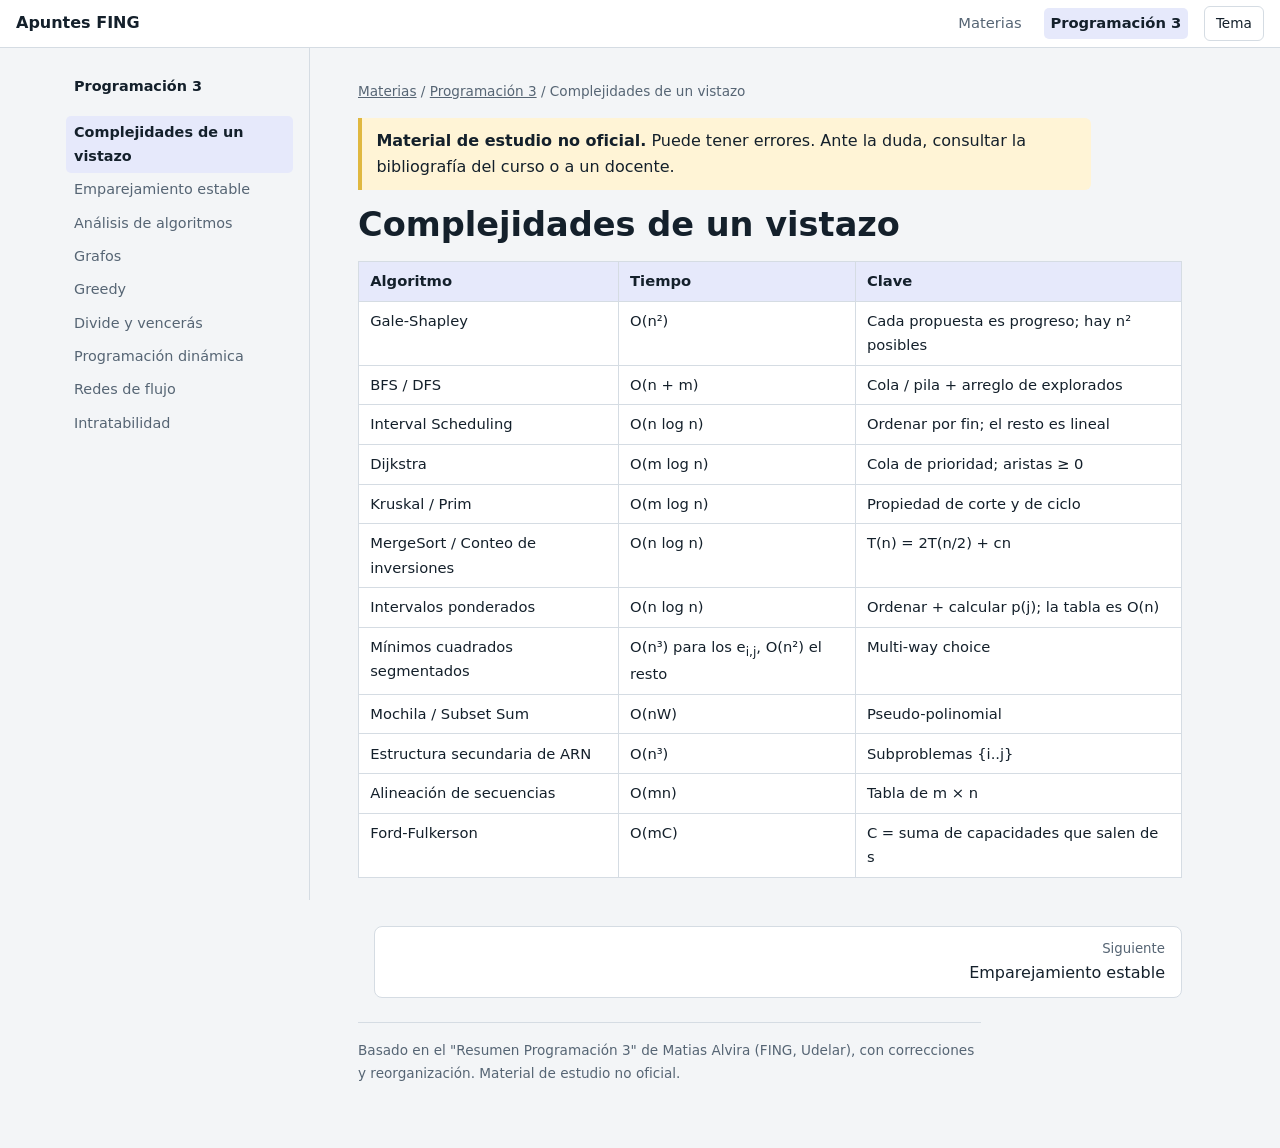
==== prog3/complejidades.html @ 2786cbae "Add files via upload" ====
<!DOCTYPE html>
<html lang="es"><head><meta charset="utf-8"><meta name="viewport" content="width=device-width, initial-scale=1">
<title>Complejidades de un vistazo · Programación 3</title><meta name="description" content="Tabla de cotas de todos los algoritmos del curso.">
<link rel="icon" href="data:image/svg+xml,<svg xmlns=%22http://www.w3.org/2000/svg%22 viewBox=%220 0 100 100%22><text y=%22.9em%22 font-size=%2290%22>📐</text></svg>">
<link rel="stylesheet" href="../assets/style.css"></head><body><header class="top"><a class="brand" href="../index.html">Apuntes FING</a><nav aria-label="Principal"><a href="../index.html">Materias</a><a href="../prog3/inicio-prog3.html" class=cur>Programación 3</a><button id="th" type="button">Tema</button></nav></header><div class="wrap"><nav class="side" aria-label="Temas"><h1><a href="inicio-prog3.html" style="color:inherit;text-decoration:none">Programación 3</a></h1><ul><li><a href="complejidades.html" class=cur>Complejidades de un vistazo</a></li><li><a href="emparejamiento-estable.html">Emparejamiento estable</a></li><li><a href="analisis-de-algoritmos.html">Análisis de algoritmos</a></li><li><a href="grafos.html">Grafos</a></li><li><a href="greedy.html">Greedy</a></li><li><a href="divide-y-venceras.html">Divide y vencerás</a></li><li><a href="programacion-dinamica.html">Programación dinámica</a></li><li><a href="redes-de-flujo.html">Redes de flujo</a></li><li><a href="intratabilidad.html">Intratabilidad</a></li></ul></nav><main><div class="crumb"><a href="../index.html">Materias</a> / <a href="inicio-prog3.html">Programación 3</a> / Complejidades de un vistazo</div><div class="note"><strong>Material de estudio no oficial.</strong> Puede tener errores. Ante la duda, consultar la bibliografía del curso o a un docente.</div><section>
<h1 class="t">Complejidades de un vistazo</h1>
<div class="tw"><table>
<tr><th>Algoritmo</th><th>Tiempo</th><th>Clave</th></tr>
<tr><td>Gale-Shapley</td><td>O(n²)</td><td>Cada propuesta es progreso; hay n² posibles</td></tr>
<tr><td>BFS / DFS</td><td>O(n + m)</td><td>Cola / pila + arreglo de explorados</td></tr>
<tr><td>Interval Scheduling</td><td>O(n log n)</td><td>Ordenar por fin; el resto es lineal</td></tr>
<tr><td>Dijkstra</td><td>O(m log n)</td><td>Cola de prioridad; aristas ≥ 0</td></tr>
<tr><td>Kruskal / Prim</td><td>O(m log n)</td><td>Propiedad de corte y de ciclo</td></tr>
<tr><td>MergeSort / Conteo de inversiones</td><td>O(n log n)</td><td>T(n) = 2T(n/2) + cn</td></tr>
<tr><td>Intervalos ponderados</td><td>O(n log n)</td><td>Ordenar + calcular p(j); la tabla es O(n)</td></tr>
<tr><td>Mínimos cuadrados segmentados</td><td>O(n³) para los e<sub>i,j</sub>, O(n²) el resto</td><td>Multi-way choice</td></tr>
<tr><td>Mochila / Subset Sum</td><td>O(nW)</td><td>Pseudo-polinomial</td></tr>
<tr><td>Estructura secundaria de ARN</td><td>O(n³)</td><td>Subproblemas {i..j}</td></tr>
<tr><td>Alineación de secuencias</td><td>O(mn)</td><td>Tabla de m × n</td></tr>
<tr><td>Ford-Fulkerson</td><td>O(mC)</td><td>C = suma de capacidades que salen de s</td></tr>
</table></div>
</section><div class="pn"><span></span><a class="n" href="emparejamiento-estable.html"><small>Siguiente</small>Emparejamiento estable</a></div><footer>Basado en el "Resumen Programación 3" de Matias Alvira (FING, Udelar), con correcciones y reorganización. Material de estudio no oficial.</footer></main></div><script src="../assets/app.js"></script></body></html>
---- assets/style.css ----
:root{--bg:#f3f5f7;--surf:#fff;--ink:#14202b;--mute:#566574;--line:#d5dce3;--acc:#2f43c4;--accbg:#e6e9fb;--code:#eef1f4;--warn:#fff4d6;--warnl:#e0b840}
@media (prefers-color-scheme:dark){:root:not([data-theme=light]){--bg:#0f161d;--surf:#17212b;--ink:#e4eaf0;--mute:#93a3b3;--line:#2a3846;--acc:#8c9bff;--accbg:#222c55;--code:#0c1218;--warn:#2d2812;--warnl:#8a7424}}
:root[data-theme=dark]{--bg:#0f161d;--surf:#17212b;--ink:#e4eaf0;--mute:#93a3b3;--line:#2a3846;--acc:#8c9bff;--accbg:#222c55;--code:#0c1218;--warn:#2d2812;--warnl:#8a7424}
*{box-sizing:border-box}
html{scroll-behavior:smooth;scroll-padding-top:1rem}
body{margin:0;background:var(--bg);color:var(--ink);font:16px/1.65 "IBM Plex Sans",system-ui,-apple-system,"Segoe UI",sans-serif}
.wrap{display:grid;grid-template-columns:260px minmax(0,1fr);max-width:1180px;margin:0 auto}
nav{position:sticky;top:0;height:100vh;overflow:auto;padding:1.5rem 1rem;border-right:1px solid var(--line)}
nav h1{font-size:1.05rem;margin:0 0 .75rem;line-height:1.3}
nav input{width:100%;padding:.5rem .65rem;border:1px solid var(--line);border-radius:6px;background:var(--surf);color:var(--ink);font:inherit;font-size:.9rem}
nav ul{list-style:none;padding:0;margin:1rem 0}
nav a{display:block;padding:.3rem .5rem;border-radius:5px;color:var(--mute);text-decoration:none;font-size:.9rem}
nav a:hover,nav a:focus-visible{background:var(--accbg);color:var(--ink);outline:none}
button{font:inherit;font-size:.85rem;border:1px solid var(--line);background:var(--surf);color:var(--ink);border-radius:6px;padding:.35rem .7rem;cursor:pointer}
main{padding:2rem clamp(1rem,4vw,3rem) 4rem;min-width:0}
section{margin-bottom:3rem}
h2{font-size:1.7rem;line-height:1.2;margin:0 0 1rem;padding-bottom:.4rem;border-bottom:2px solid var(--acc)}
h3{font-size:1.15rem;margin:1.8rem 0 .5rem}
p,li{max-width:72ch}
ul{padding-left:1.2rem}
code{font-family:"IBM Plex Mono",ui-monospace,Menlo,Consolas,monospace;font-size:.88em;background:var(--code);padding:.1em .35em;border-radius:4px}
pre{background:var(--code);border:1px solid var(--line);border-radius:8px;padding:.9rem 1rem;overflow-x:auto;font:.85rem/1.55 "IBM Plex Mono",ui-monospace,Menlo,Consolas,monospace;margin:.8rem 0}
pre code{background:none;padding:0}
.tw{overflow-x:auto;margin:1rem 0}
table{border-collapse:collapse;width:100%;font-size:.92rem;background:var(--surf)}
th,td{border:1px solid var(--line);padding:.45rem .7rem;text-align:left;vertical-align:top}
th{background:var(--accbg)}
.note{background:var(--warn);border-left:4px solid var(--warnl);padding:.6rem .9rem;border-radius:0 6px 6px 0;margin:1rem 0;max-width:72ch}
.def{background:var(--surf);border:1px solid var(--line);border-left:4px solid var(--acc);padding:.6rem .9rem;border-radius:0 6px 6px 0;margin:1rem 0;max-width:72ch}
footer{color:var(--mute);font-size:.85rem;border-top:1px solid var(--line);padding-top:1rem;max-width:72ch}
.hide{display:none}
@media (max-width:820px){.wrap{display:block}nav{position:static;height:auto;border-right:0;border-bottom:1px solid var(--line)}}
@media (prefers-reduced-motion:reduce){html{scroll-behavior:auto}}

nav .cur{background:var(--accbg);color:var(--ink);font-weight:600}
nav h4{font-size:.8rem;margin:1.2rem 0 .3rem;color:var(--mute);font-weight:600}
nav .sub a{font-size:.82rem;padding:.2rem .5rem .2rem 1rem}
.pn{display:flex;justify-content:space-between;gap:1rem;margin:3rem 0 1.5rem;flex-wrap:wrap}
.pn a{flex:1 1 220px;border:1px solid var(--line);background:var(--surf);border-radius:8px;padding:.7rem 1rem;color:var(--ink);text-decoration:none}
.pn a:hover,.pn a:focus-visible{border-color:var(--acc);outline:none}
.pn small{display:block;color:var(--mute)}
.pn .n{text-align:right}
.cards{list-style:none;padding:0;display:grid;grid-template-columns:repeat(auto-fill,minmax(250px,1fr));gap:.8rem;margin:1.5rem 0}
.cards a{display:block;height:100%;border:1px solid var(--line);background:var(--surf);border-radius:8px;padding:.8rem 1rem;color:var(--ink);text-decoration:none}
.cards a:hover,.cards a:focus-visible{border-color:var(--acc);outline:none}
.cards b{display:block}.cards span{color:var(--mute);font-size:.88rem}
h1.t{font-size:2.1rem;line-height:1.15;margin:0 0 .5rem}

header.top{position:sticky;top:0;z-index:20;height:3rem;display:flex;align-items:center;justify-content:space-between;gap:1rem;padding:0 1rem;background:var(--surf);border-bottom:1px solid var(--line)}
header.top a{color:var(--ink);text-decoration:none}
header.top .brand{font-weight:700}
header.top nav{position:static;height:auto;border:0;padding:0;display:flex;gap:1rem;align-items:center;overflow:visible}
header.top nav a{padding:.2rem .4rem;border-radius:5px;color:var(--mute);font-size:.92rem}
header.top nav a:hover,header.top nav a:focus-visible,header.top nav a.cur{background:var(--accbg);color:var(--ink);outline:none}
nav.side{top:3rem;height:calc(100vh - 3rem)}
.crumb{font-size:.85rem;color:var(--mute);margin-bottom:1rem}.crumb a{color:var(--mute)}
.solo{max-width:960px;margin:0 auto;padding:2rem 1rem 4rem}
html{scroll-padding-top:4rem}
@media (max-width:820px){nav.side{position:static;height:auto}}
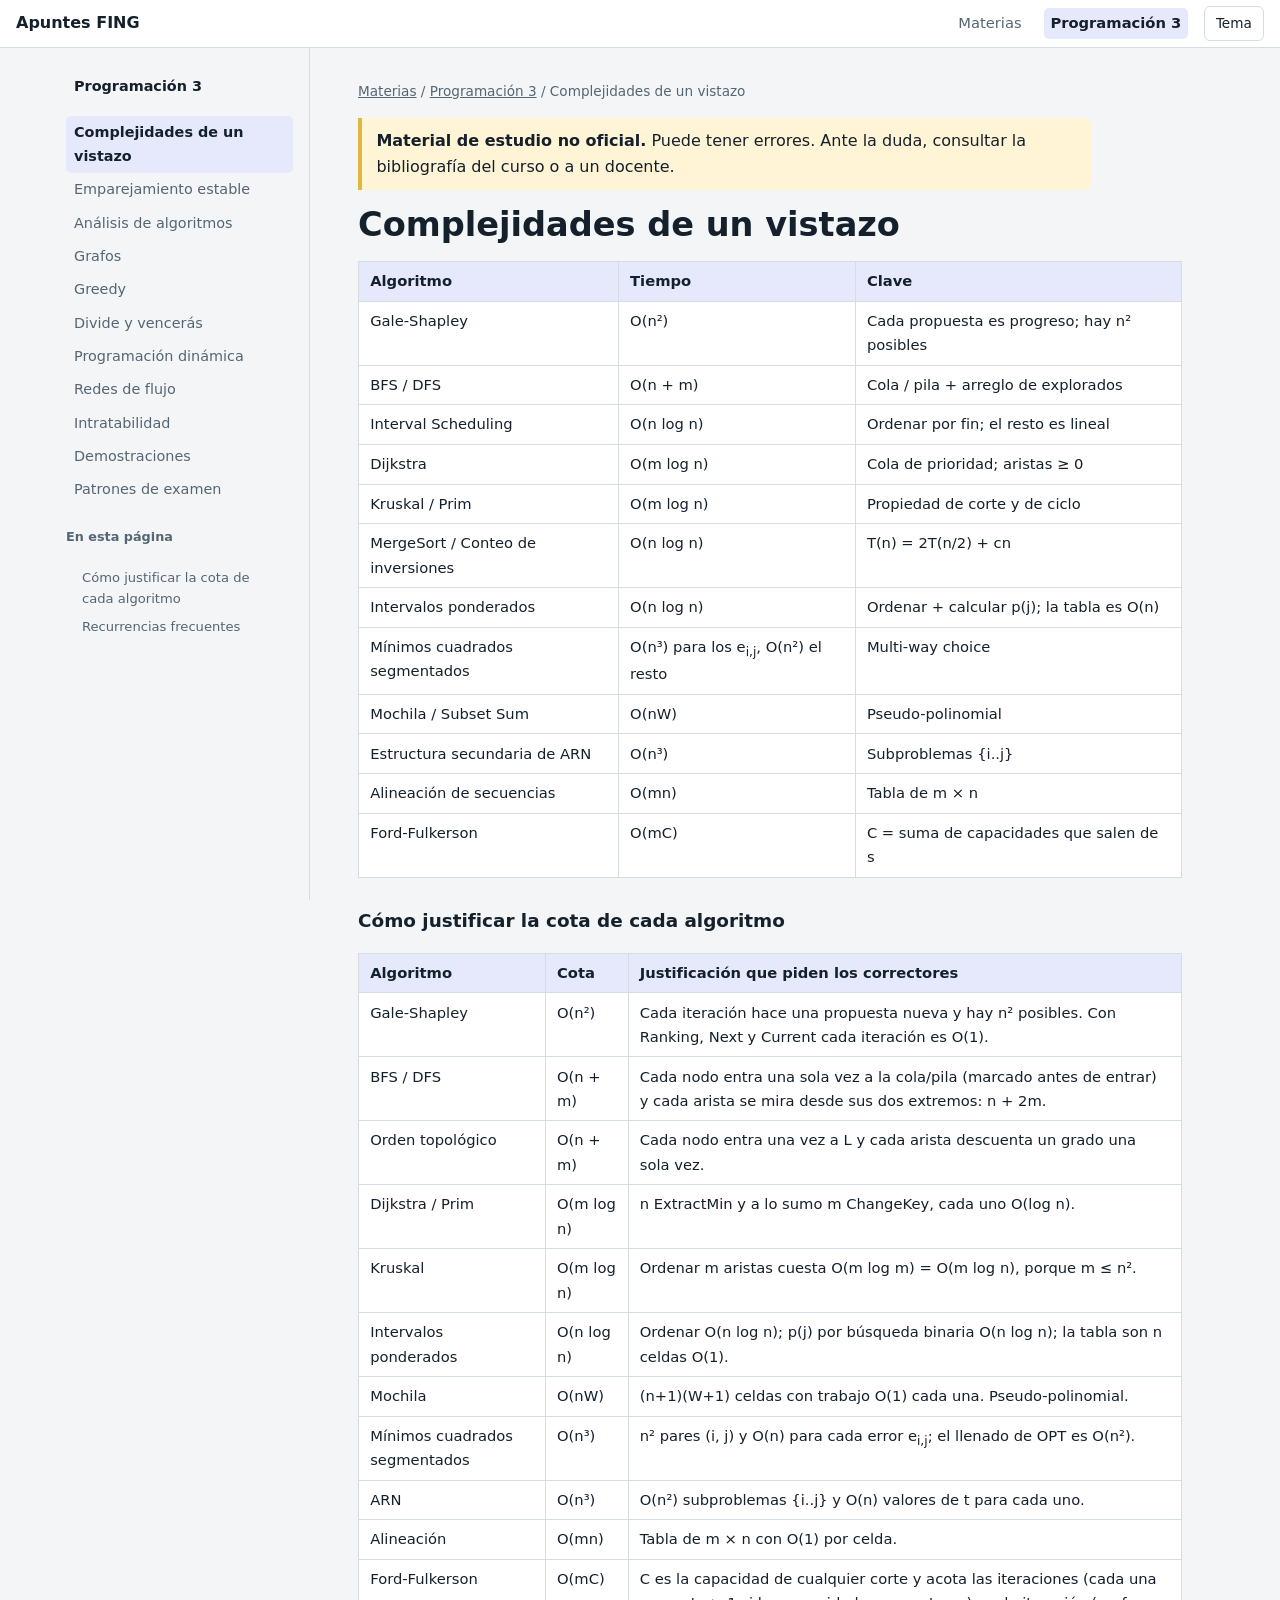
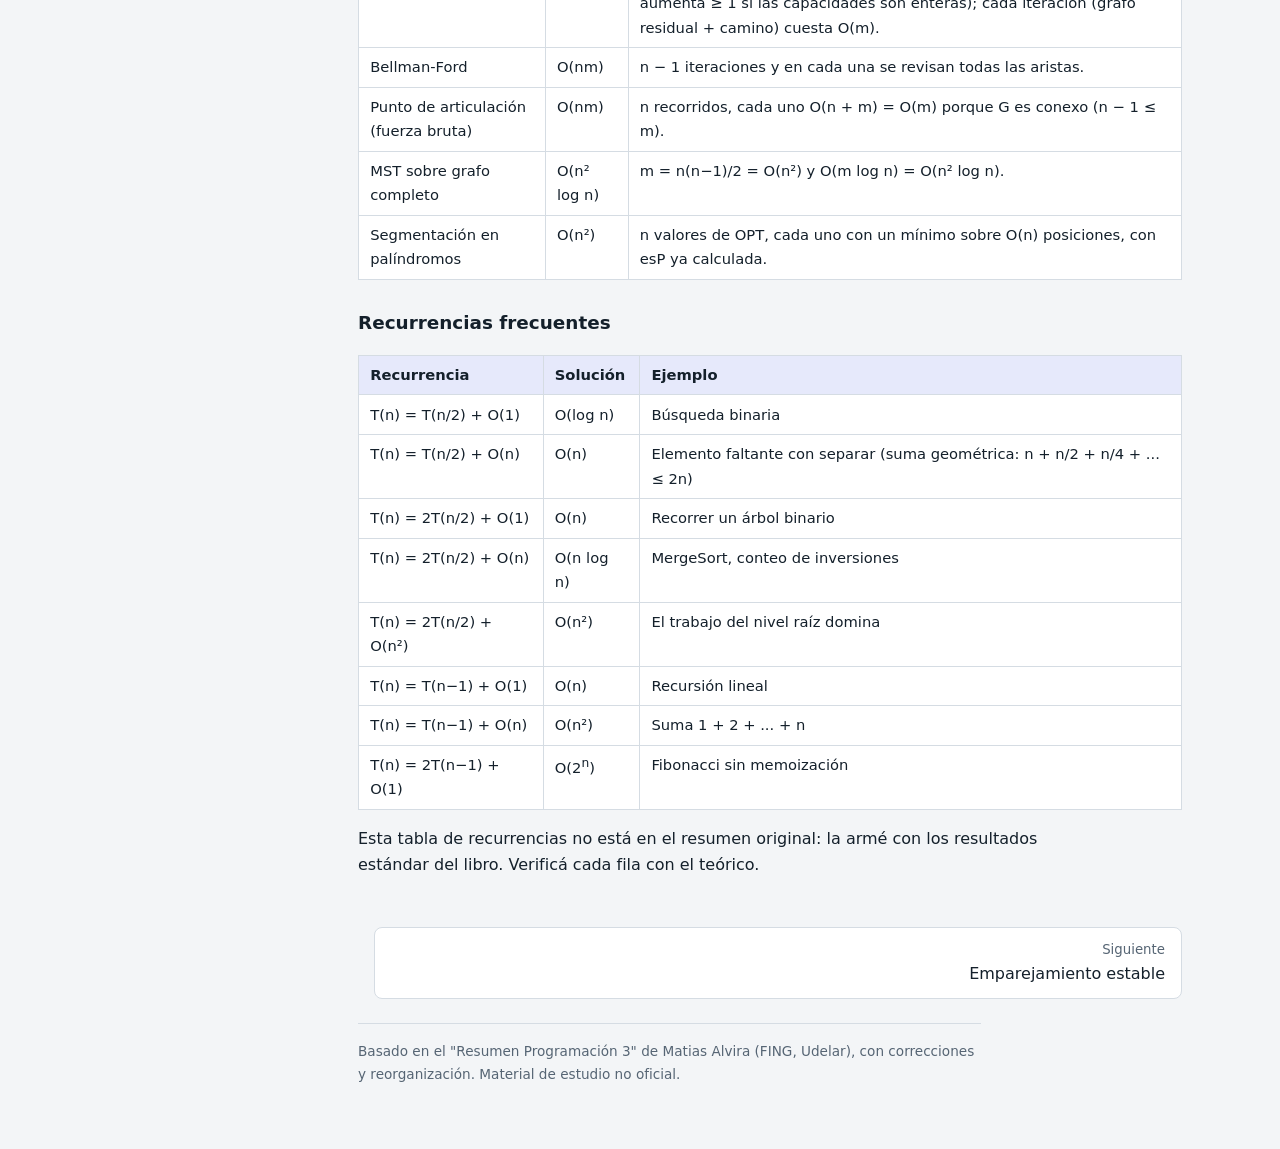
==== commit a0862ac3: "Add files via upload" ====
--- a/prog3/complejidades.html
+++ b/prog3/complejidades.html
@@ -2,7 +2,7 @@
 <html lang="es"><head><meta charset="utf-8"><meta name="viewport" content="width=device-width, initial-scale=1">
 <title>Complejidades de un vistazo · Programación 3</title><meta name="description" content="Tabla de cotas de todos los algoritmos del curso.">
 <link rel="icon" href="data:image/svg+xml,<svg xmlns=%22http://www.w3.org/2000/svg%22 viewBox=%220 0 100 100%22><text y=%22.9em%22 font-size=%2290%22>📐</text></svg>">
-<link rel="stylesheet" href="../assets/style.css"></head><body><header class="top"><a class="brand" href="../index.html">Apuntes FING</a><nav aria-label="Principal"><a href="../index.html">Materias</a><a href="../prog3/inicio-prog3.html" class=cur>Programación 3</a><button id="th" type="button">Tema</button></nav></header><div class="wrap"><nav class="side" aria-label="Temas"><h1><a href="inicio-prog3.html" style="color:inherit;text-decoration:none">Programación 3</a></h1><ul><li><a href="complejidades.html" class=cur>Complejidades de un vistazo</a></li><li><a href="emparejamiento-estable.html">Emparejamiento estable</a></li><li><a href="analisis-de-algoritmos.html">Análisis de algoritmos</a></li><li><a href="grafos.html">Grafos</a></li><li><a href="greedy.html">Greedy</a></li><li><a href="divide-y-venceras.html">Divide y vencerás</a></li><li><a href="programacion-dinamica.html">Programación dinámica</a></li><li><a href="redes-de-flujo.html">Redes de flujo</a></li><li><a href="intratabilidad.html">Intratabilidad</a></li></ul></nav><main><div class="crumb"><a href="../index.html">Materias</a> / <a href="inicio-prog3.html">Programación 3</a> / Complejidades de un vistazo</div><div class="note"><strong>Material de estudio no oficial.</strong> Puede tener errores. Ante la duda, consultar la bibliografía del curso o a un docente.</div><section>
+<link rel="stylesheet" href="../assets/style.css"></head><body><header class="top"><a class="brand" href="../index.html">Apuntes FING</a><nav aria-label="Principal"><a href="../index.html">Materias</a><a href="../prog3/inicio-prog3.html" class=cur>Programación 3</a><button id="th" type="button">Tema</button></nav></header><div class="wrap"><nav class="side" aria-label="Temas"><h1><a href="inicio-prog3.html" style="color:inherit;text-decoration:none">Programación 3</a></h1><ul><li><a href="complejidades.html" class=cur>Complejidades de un vistazo</a></li><li><a href="emparejamiento-estable.html">Emparejamiento estable</a></li><li><a href="analisis-de-algoritmos.html">Análisis de algoritmos</a></li><li><a href="grafos.html">Grafos</a></li><li><a href="greedy.html">Greedy</a></li><li><a href="divide-y-venceras.html">Divide y vencerás</a></li><li><a href="programacion-dinamica.html">Programación dinámica</a></li><li><a href="redes-de-flujo.html">Redes de flujo</a></li><li><a href="intratabilidad.html">Intratabilidad</a></li><li><a href="demostraciones.html">Demostraciones</a></li><li><a href="patrones-de-examen.html">Patrones de examen</a></li></ul><h4>En esta página</h4><ul class="sub"><li><a href="#s1">Cómo justificar la cota de cada algoritmo</a></li><li><a href="#s2">Recurrencias frecuentes</a></li></ul></nav><main><div class="crumb"><a href="../index.html">Materias</a> / <a href="inicio-prog3.html">Programación 3</a> / Complejidades de un vistazo</div><div class="note"><strong>Material de estudio no oficial.</strong> Puede tener errores. Ante la duda, consultar la bibliografía del curso o a un docente.</div><section>
 <h1 class="t">Complejidades de un vistazo</h1>
 <div class="tw"><table>
 <tr><th>Algoritmo</th><th>Tiempo</th><th>Clave</th></tr>
@@ -19,4 +19,4 @@
 <tr><td>Alineación de secuencias</td><td>O(mn)</td><td>Tabla de m × n</td></tr>
 <tr><td>Ford-Fulkerson</td><td>O(mC)</td><td>C = suma de capacidades que salen de s</td></tr>
 </table></div>
-</section><div class="pn"><span></span><a class="n" href="emparejamiento-estable.html"><small>Siguiente</small>Emparejamiento estable</a></div><footer>Basado en el "Resumen Programación 3" de Matias Alvira (FING, Udelar), con correcciones y reorganización. Material de estudio no oficial.</footer></main></div><script src="../assets/app.js"></script></body></html>+<h3 id="s1">Cómo justificar la cota de cada algoritmo</h3><div class="tw"><table><tr><th>Algoritmo</th><th>Cota</th><th>Justificación que piden los correctores</th></tr><tr><td>Gale-Shapley</td><td>O(n²)</td><td>Cada iteración hace una propuesta nueva y hay n² posibles. Con Ranking, Next y Current cada iteración es O(1).</td></tr><tr><td>BFS / DFS</td><td>O(n + m)</td><td>Cada nodo entra una sola vez a la cola/pila (marcado antes de entrar) y cada arista se mira desde sus dos extremos: n + 2m.</td></tr><tr><td>Orden topológico</td><td>O(n + m)</td><td>Cada nodo entra una vez a L y cada arista descuenta un grado una sola vez.</td></tr><tr><td>Dijkstra / Prim</td><td>O(m log n)</td><td>n ExtractMin y a lo sumo m ChangeKey, cada uno O(log n).</td></tr><tr><td>Kruskal</td><td>O(m log n)</td><td>Ordenar m aristas cuesta O(m log m) = O(m log n), porque m ≤ n².</td></tr><tr><td>Intervalos ponderados</td><td>O(n log n)</td><td>Ordenar O(n log n); p(j) por búsqueda binaria O(n log n); la tabla son n celdas O(1).</td></tr><tr><td>Mochila</td><td>O(nW)</td><td>(n+1)(W+1) celdas con trabajo O(1) cada una. Pseudo-polinomial.</td></tr><tr><td>Mínimos cuadrados segmentados</td><td>O(n³)</td><td>n² pares (i, j) y O(n) para cada error e<sub>i,j</sub>; el llenado de OPT es O(n²).</td></tr><tr><td>ARN</td><td>O(n³)</td><td>O(n²) subproblemas {i..j} y O(n) valores de t para cada uno.</td></tr><tr><td>Alineación</td><td>O(mn)</td><td>Tabla de m × n con O(1) por celda.</td></tr><tr><td>Ford-Fulkerson</td><td>O(mC)</td><td>C es la capacidad de cualquier corte y acota las iteraciones (cada una aumenta ≥ 1 si las capacidades son enteras); cada iteración (grafo residual + camino) cuesta O(m).</td></tr><tr><td>Bellman-Ford</td><td>O(nm)</td><td>n − 1 iteraciones y en cada una se revisan todas las aristas.</td></tr><tr><td>Punto de articulación (fuerza bruta)</td><td>O(nm)</td><td>n recorridos, cada uno O(n + m) = O(m) porque G es conexo (n − 1 ≤ m).</td></tr><tr><td>MST sobre grafo completo</td><td>O(n² log n)</td><td>m = n(n−1)/2 = O(n²) y O(m log n) = O(n² log n).</td></tr><tr><td>Segmentación en palíndromos</td><td>O(n²)</td><td>n valores de OPT, cada uno con un mínimo sobre O(n) posiciones, con esP ya calculada.</td></tr></table></div><h3 id="s2">Recurrencias frecuentes</h3><div class="tw"><table><tr><th>Recurrencia</th><th>Solución</th><th>Ejemplo</th></tr><tr><td>T(n) = T(n/2) + O(1)</td><td>O(log n)</td><td>Búsqueda binaria</td></tr><tr><td>T(n) = T(n/2) + O(n)</td><td>O(n)</td><td>Elemento faltante con separar (suma geométrica: n + n/2 + n/4 + ... ≤ 2n)</td></tr><tr><td>T(n) = 2T(n/2) + O(1)</td><td>O(n)</td><td>Recorrer un árbol binario</td></tr><tr><td>T(n) = 2T(n/2) + O(n)</td><td>O(n log n)</td><td>MergeSort, conteo de inversiones</td></tr><tr><td>T(n) = 2T(n/2) + O(n²)</td><td>O(n²)</td><td>El trabajo del nivel raíz domina</td></tr><tr><td>T(n) = T(n−1) + O(1)</td><td>O(n)</td><td>Recursión lineal</td></tr><tr><td>T(n) = T(n−1) + O(n)</td><td>O(n²)</td><td>Suma 1 + 2 + ... + n</td></tr><tr><td>T(n) = 2T(n−1) + O(1)</td><td>O(2<sup>n</sup>)</td><td>Fibonacci sin memoización</td></tr></table></div><p>Esta tabla de recurrencias no está en el resumen original: la armé con los resultados estándar del libro. Verificá cada fila con el teórico.</p></section><div class="pn"><span></span><a class="n" href="emparejamiento-estable.html"><small>Siguiente</small>Emparejamiento estable</a></div><footer>Basado en el "Resumen Programación 3" de Matias Alvira (FING, Udelar), con correcciones y reorganización. Material de estudio no oficial.</footer></main></div><script src="../assets/app.js"></script><script src="../assets/anim.js"></script></body></html>
--- a/assets/style.css
+++ b/assets/style.css
@@ -58,3 +58,27 @@
 .solo{max-width:960px;margin:0 auto;padding:2rem 1rem 4rem}
 html{scroll-padding-top:4rem}
 @media (max-width:820px){nav.side{position:static;height:auto}}
+.anim{border:1px solid var(--line);background:var(--surf);border-radius:8px;padding:1rem;margin:1rem 0}
+.anim svg{width:100%;max-width:460px;display:block;margin:.5rem 0}
+.anim .e{stroke:var(--mute);stroke-width:2}
+.anim .e.tree{stroke:var(--acc);stroke-width:6}
+.anim .e.cand{stroke:#d8a31a;stroke-width:4;stroke-dasharray:6 3}
+.anim .e.cur{stroke:#ff9d7a;stroke-width:5}
+.anim .e.rej{stroke:#d2553d;stroke-width:2;stroke-dasharray:3 4;opacity:.7}
+.anim .n{fill:#e9edf2;stroke:var(--ink);stroke-width:2}
+.anim .n.q{fill:#f0cf65}.anim .n.cur{fill:#ff9d7a}.anim .n.done{fill:#9fb0ff}
+.anim .nt{fill:#14202b;font:700 15px sans-serif;text-anchor:middle}
+.anim .w{fill:var(--ink);font:12px sans-serif;text-anchor:middle;paint-order:stroke;stroke:var(--surf);stroke-width:4px}
+.anim .lb{fill:var(--ink);font:700 13px sans-serif;text-anchor:middle}
+.anim .ctl{display:flex;gap:.5rem;flex-wrap:wrap;align-items:center;margin:.5rem 0}
+.anim .cnt{color:var(--mute);font-size:.85rem}
+.anim .msg{min-height:3em;margin:.3rem 0}
+.anim .code{font:.82rem/1.5 "IBM Plex Mono",ui-monospace,Menlo,Consolas,monospace;background:var(--code);border:1px solid var(--line);border-radius:6px;padding:.4rem 0;overflow-x:auto}
+.anim .code div{white-space:pre;padding:0 .8rem}
+.anim .code div.on{background:var(--accbg);font-weight:600}
+.anim .bars{display:flex;align-items:flex-end;gap:6px;height:170px;margin:.5rem 0}
+.anim .bar{flex:1;max-width:48px;background:var(--mute);border-radius:4px 4px 0 0;text-align:center;color:var(--surf);padding-top:2px}
+.anim .bar.cur{background:var(--acc)}
+.anim .dp td,.anim .dp th{text-align:center;padding:.25rem .4rem;font-size:.82rem;white-space:nowrap}
+.anim .dp td.cur{background:var(--acc);color:var(--surf);font-weight:700}
+.anim .dp td.dep{background:#f0cf65;color:#14202b}
